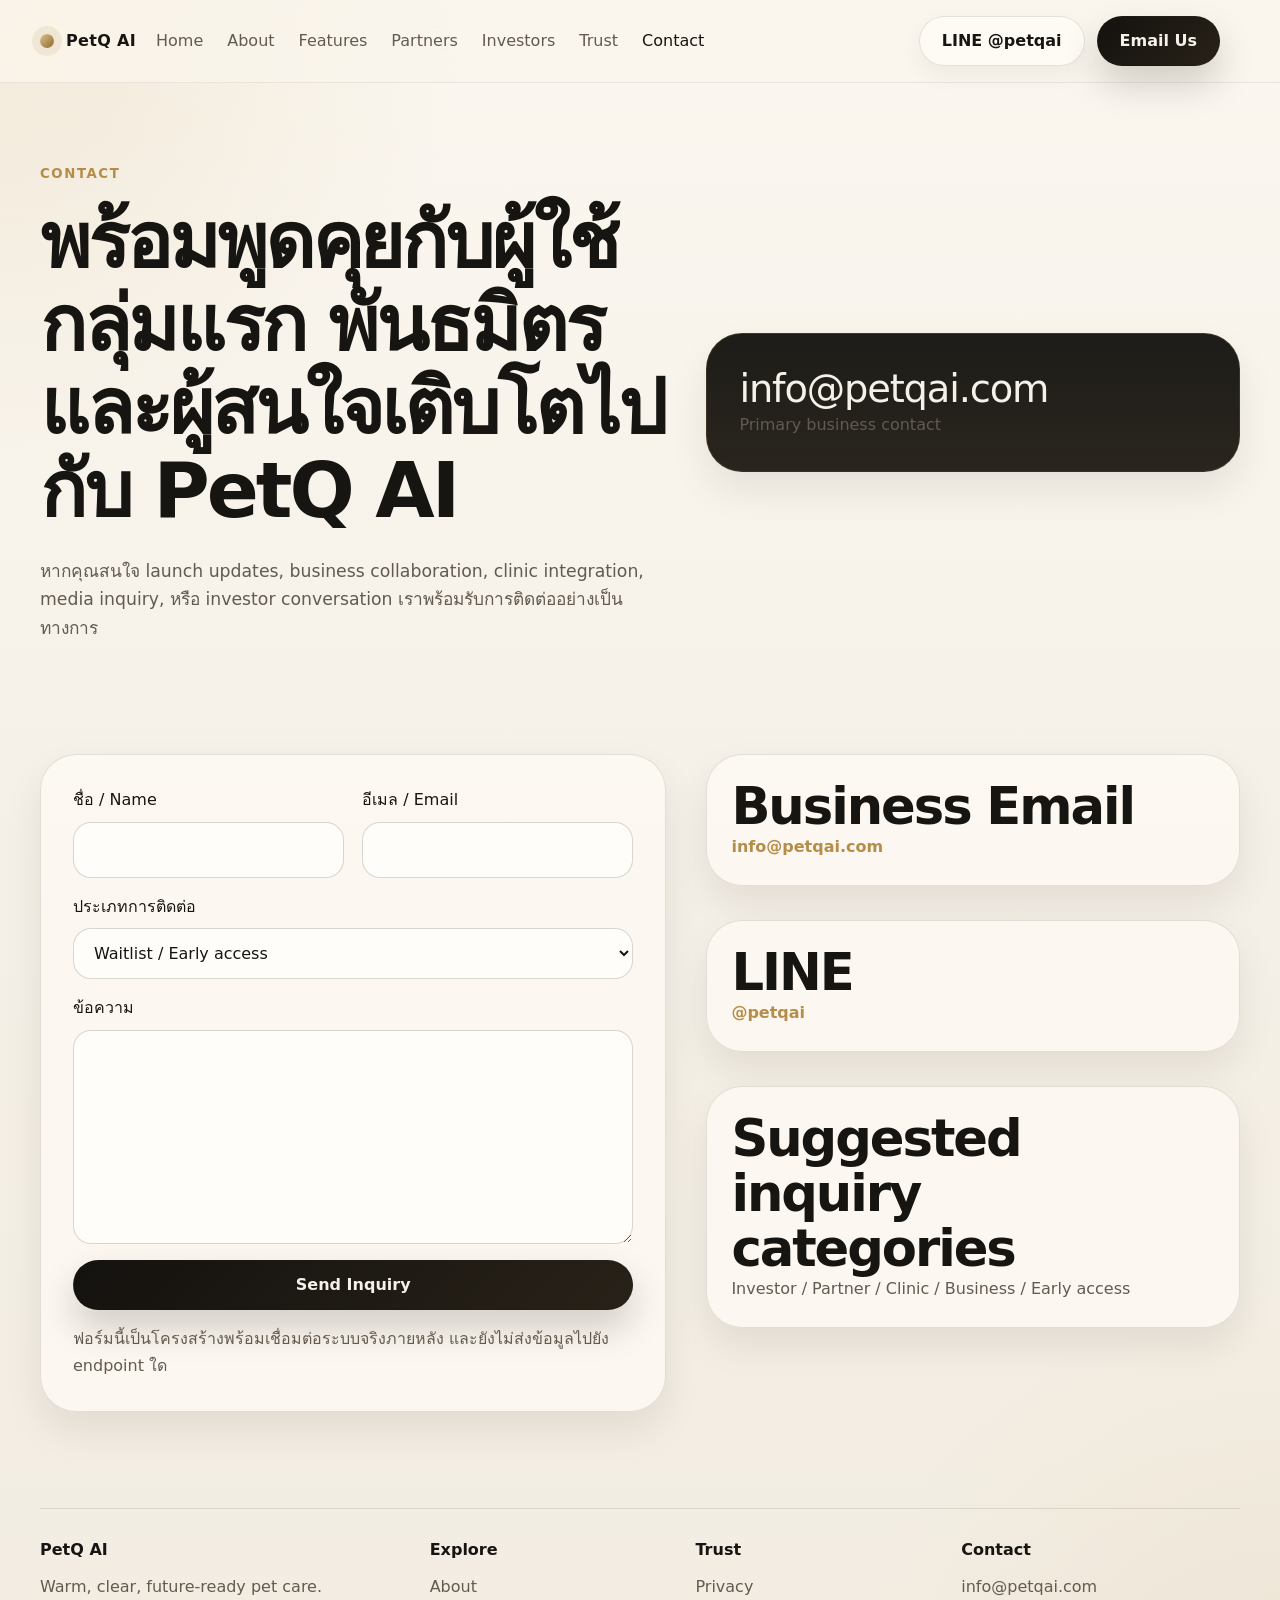
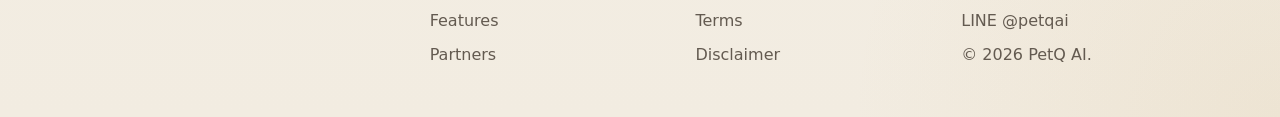
==== contact.html @ d64ebbff "deploy new white UI version" ====
<!DOCTYPE html>
<html lang="th">
  <head>
    <meta charset="UTF-8" />
    <meta name="viewport" content="width=device-width, initial-scale=1.0" />
    <title>Contact PetQ AI | User, Partner, Clinic, and Investor Inquiry</title>
    <meta
      name="description"
      content="ติดต่อ PetQ AI สำหรับ waitlist, partner inquiry, clinic collaboration, investor inquiry และ business contact"
    />
    <link rel="canonical" href="https://www.petqai.com/contact" />
    <link rel="icon" href="favicon.svg" type="image/svg+xml" />
    <link rel="stylesheet" href="styles.css" />
  </head>
  <body>
    <a class="skip-link" href="#main">ข้ามไปยังเนื้อหาหลัก</a>
    <header class="site-header">
      <div class="container header-inner">
        <a class="brand" href="index.html"><span class="brand-mark" aria-hidden="true"></span><span>PetQ AI</span></a>
        <button class="menu-toggle" type="button" aria-expanded="false" aria-controls="site-nav" aria-label="เปิดเมนูนำทาง"><span></span><span></span></button>
        <nav class="site-nav" id="site-nav" aria-label="Primary">
          <a href="index.html">Home</a><a href="about.html">About</a><a href="features.html">Features</a><a href="partners.html">Partners</a><a href="investors.html">Investors</a><a href="ip-or-trust.html">Trust</a><a href="contact.html" aria-current="page">Contact</a>
        </nav>
        <div class="header-actions"><a class="button button-secondary" href="https://line.me/R/ti/p/@petqai" target="_blank" rel="noreferrer">LINE @petqai</a><a class="button button-primary" href="mailto:info@petqai.com">Email Us</a></div>
      </div>
    </header>
    <main id="main">
      <section class="page-hero">
        <div class="container page-hero-grid">
          <div class="reveal">
            <p class="eyebrow">Contact</p>
            <h1>พร้อมพูดคุยกับผู้ใช้กลุ่มแรก พันธมิตร และผู้สนใจเติบโตไปกับ PetQ AI</h1>
            <p class="page-lead">หากคุณสนใจ launch updates, business collaboration, clinic integration, media inquiry, หรือ investor conversation เราพร้อมรับการติดต่ออย่างเป็นทางการ</p>
          </div>
          <div class="quote-panel reveal reveal-delay-1">
            <p class="quote-text">info@petqai.com</p>
            <p class="quote-caption">Primary business contact</p>
          </div>
        </div>
      </section>
      <section class="section">
        <div class="container contact-page-grid">
          <form class="contact-form reveal" action="#" method="post">
            <div class="field-grid">
              <div class="field">
                <label for="name">ชื่อ / Name</label>
                <input id="name" name="name" type="text" />
              </div>
              <div class="field">
                <label for="email">อีเมล / Email</label>
                <input id="email" name="email" type="email" />
              </div>
            </div>
            <div class="field">
              <label for="category">ประเภทการติดต่อ</label>
              <select id="category" name="category">
                <option>Waitlist / Early access</option>
                <option>Partner inquiry</option>
                <option>Clinic inquiry</option>
                <option>Investor inquiry</option>
                <option>Media / business inquiry</option>
              </select>
            </div>
            <div class="field">
              <label for="message">ข้อความ</label>
              <textarea id="message" name="message" rows="7"></textarea>
            </div>
            <button class="button button-primary" type="submit">Send Inquiry</button>
            <p class="form-note">ฟอร์มนี้เป็นโครงสร้างพร้อมเชื่อมต่อระบบจริงภายหลัง และยังไม่ส่งข้อมูลไปยัง endpoint ใด</p>
          </form>

          <div class="contact-info reveal reveal-delay-1">
            <article class="surface-card">
              <h2>Business Email</h2>
              <p><a class="text-link" href="mailto:info@petqai.com">info@petqai.com</a></p>
            </article>
            <article class="surface-card">
              <h2>LINE</h2>
              <p><a class="text-link" href="https://line.me/R/ti/p/@petqai" target="_blank" rel="noreferrer">@petqai</a></p>
            </article>
            <article class="surface-card">
              <h2>Suggested inquiry categories</h2>
              <p>Investor / Partner / Clinic / Business / Early access</p>
            </article>
          </div>
        </div>
      </section>
    </main>
    <footer class="site-footer">
      <div class="container footer-grid">
        <div><p class="footer-brand">PetQ AI</p><p class="footer-copy">Warm, clear, future-ready pet care.</p></div>
        <div><p class="footer-heading">Explore</p><a href="about.html">About</a><a href="features.html">Features</a><a href="partners.html">Partners</a></div>
        <div><p class="footer-heading">Trust</p><a href="privacy.html">Privacy</a><a href="terms.html">Terms</a><a href="disclaimer.html">Disclaimer</a></div>
        <div><p class="footer-heading">Contact</p><a href="mailto:info@petqai.com">info@petqai.com</a><a href="https://line.me/R/ti/p/@petqai" target="_blank" rel="noreferrer">LINE @petqai</a><p class="footer-copy">© <span data-year></span> PetQ AI.</p></div>
      </div>
    </footer>
    <script src="app.js"></script>
  </body>
</html>
---- styles.css ----
:root {
  --bg: #f5f0e7;
  --bg-soft: #fbf7f1;
  --bg-dark: #0f0f0d;
  --surface: rgba(255, 252, 246, 0.82);
  --surface-strong: #fffdfa;
  --surface-dark: #181714;
  --text: #171512;
  --text-soft: #635a50;
  --text-inverse: #f6f1e8;
  --gold: #b58d49;
  --gold-soft: rgba(181, 141, 73, 0.14);
  --line: rgba(44, 34, 22, 0.12);
  --line-strong: rgba(181, 141, 73, 0.26);
  --shadow-lg: 0 32px 70px rgba(23, 18, 10, 0.12);
  --shadow-md: 0 18px 38px rgba(23, 18, 10, 0.08);
  --shadow-sm: 0 10px 24px rgba(23, 18, 10, 0.05);
  --radius-xl: 36px;
  --radius-lg: 28px;
  --radius-md: 22px;
  --radius-sm: 16px;
  --container: 1200px;
  --space-1: 8px;
  --space-2: 12px;
  --space-3: 16px;
  --space-4: 20px;
  --space-5: 28px;
  --space-6: 40px;
  --space-7: 56px;
  --space-8: 80px;
  --space-9: 120px;
  --font-body: "SF Pro Text", "SF Pro Display", "Sarabun", "Noto Sans Thai", system-ui, sans-serif;
}

*,
*::before,
*::after {
  box-sizing: border-box;
}

html {
  scroll-behavior: smooth;
}

body {
  margin: 0;
  font-family: var(--font-body);
  color: var(--text);
  background:
    radial-gradient(circle at top left, rgba(202, 170, 110, 0.18), transparent 22%),
    radial-gradient(circle at bottom right, rgba(202, 170, 110, 0.12), transparent 20%),
    linear-gradient(180deg, #fbf7f0 0%, #f5f0e7 50%, #f2ece1 100%);
  line-height: 1.65;
  text-rendering: optimizeLegibility;
}

img,
svg {
  display: block;
  max-width: 100%;
}

a {
  color: inherit;
  text-decoration: none;
}

button,
input,
select,
textarea {
  font: inherit;
}

button,
a,
input,
select,
textarea {
  -webkit-tap-highlight-color: transparent;
}

:focus-visible {
  outline: 3px solid rgba(181, 141, 73, 0.55);
  outline-offset: 3px;
}

.sr-only {
  position: absolute;
  width: 1px;
  height: 1px;
  padding: 0;
  margin: -1px;
  overflow: hidden;
  clip: rect(0, 0, 0, 0);
  white-space: nowrap;
  border: 0;
}

.skip-link {
  position: absolute;
  top: -48px;
  left: 16px;
  z-index: 100;
  padding: 10px 14px;
  border-radius: 999px;
  background: var(--bg-dark);
  color: var(--text-inverse);
}

.skip-link:focus {
  top: 12px;
}

.container {
  width: min(calc(100% - 40px), var(--container));
  margin: 0 auto;
}

.site-header {
  position: sticky;
  top: 0;
  z-index: 80;
  border-bottom: 1px solid rgba(44, 34, 22, 0.08);
  background: rgba(250, 245, 236, 0.78);
  backdrop-filter: blur(18px);
}

.header-inner {
  display: grid;
  grid-template-columns: auto auto 1fr auto;
  align-items: center;
  gap: var(--space-4);
  min-height: 82px;
}

.brand {
  display: inline-flex;
  align-items: center;
  gap: 12px;
  font-weight: 700;
  letter-spacing: 0.02em;
}

.brand-mark {
  width: 14px;
  height: 14px;
  border-radius: 999px;
  background: linear-gradient(135deg, #dcc08e, #8f6b2f);
  box-shadow: 0 0 0 8px rgba(181, 141, 73, 0.12);
}

.menu-toggle {
  display: none;
  width: 48px;
  height: 48px;
  padding: 0;
  border: 1px solid var(--line);
  border-radius: 999px;
  background: rgba(255, 252, 247, 0.7);
  cursor: pointer;
}

.menu-toggle span {
  display: block;
  width: 18px;
  height: 2px;
  margin: 0 auto;
  background: var(--text);
}

.menu-toggle span + span {
  margin-top: 5px;
}

.site-nav {
  display: inline-flex;
  justify-content: center;
  gap: 24px;
}

.site-nav a,
.footer-grid a {
  color: var(--text-soft);
  transition: color 180ms ease;
}

.site-nav a[aria-current="page"],
.site-nav a:hover,
.footer-grid a:hover {
  color: var(--text);
}

.header-actions,
.hero-actions {
  display: flex;
  gap: 12px;
  align-items: center;
  flex-wrap: wrap;
  justify-content: flex-end;
}

.button {
  display: inline-flex;
  align-items: center;
  justify-content: center;
  min-height: 50px;
  padding: 0 22px;
  border: 1px solid transparent;
  border-radius: 999px;
  font-weight: 600;
  transition: transform 220ms ease, box-shadow 220ms ease, background-color 220ms ease, border-color 220ms ease, color 220ms ease;
}

.button:hover {
  transform: translateY(-2px);
}

.button-primary {
  background: linear-gradient(135deg, #14120f, #282118);
  color: var(--text-inverse);
  box-shadow: 0 18px 36px rgba(24, 18, 10, 0.18);
}

.button-primary:hover {
  box-shadow: 0 24px 44px rgba(24, 18, 10, 0.24);
}

.button-secondary {
  background: rgba(255, 252, 247, 0.78);
  border-color: var(--line);
  color: var(--text);
  box-shadow: var(--shadow-sm);
}

.button-secondary:hover {
  border-color: var(--line-strong);
}

.text-link {
  color: var(--gold);
  font-weight: 600;
}

.hero-section,
.page-hero {
  padding: var(--space-8) 0 var(--space-7);
}

.hero-grid,
.page-hero-grid,
.split-section,
.cta-grid,
.contact-page-grid {
  display: grid;
  grid-template-columns: minmax(0, 1.08fr) minmax(320px, 0.92fr);
  gap: var(--space-6);
  align-items: center;
}

.eyebrow {
  margin: 0 0 16px;
  font-size: 0.83rem;
  font-weight: 700;
  letter-spacing: 0.12em;
  text-transform: uppercase;
  color: var(--gold);
}

h1,
h2,
h3 {
  margin: 0;
  line-height: 1.08;
  letter-spacing: -0.04em;
}

h1 {
  font-size: clamp(2.7rem, 6vw, 5.4rem);
}

h2 {
  font-size: clamp(2rem, 4vw, 3.6rem);
}

h3 {
  font-size: 1.22rem;
}

p {
  margin: 0;
}

.emoji {
  white-space: nowrap;
}

.hero-lead,
.page-lead,
.section-heading p,
.body-copy p,
.quote-caption,
.feature-tile p,
.surface-card p,
.step-card p,
.ecosystem-card p,
.trust-grid p,
.feature-row p,
.legal-layout p,
.footer-copy,
.form-note,
.contact-info p,
.ui-grid span,
.floating-card p,
.pet-identity p {
  color: var(--text-soft);
}

.hero-lead,
.page-lead,
.section-heading p,
.body-copy p {
  margin-top: 24px;
  font-size: 1.08rem;
  max-width: 760px;
}

.hero-points {
  display: flex;
  flex-wrap: wrap;
  gap: 12px;
  margin-top: 24px;
}

.hero-points span,
.pill {
  display: inline-flex;
  align-items: center;
  min-height: 34px;
  padding: 0 14px;
  border-radius: 999px;
  border: 1px solid var(--line-strong);
  background: rgba(255, 250, 242, 0.7);
  color: var(--text-soft);
  font-size: 0.92rem;
}

.hero-visual {
  position: relative;
}

.visual-frame,
.trust-panel,
.section-dark .split-section,
.quote-panel,
.cta-panel,
.mini-cta,
.legal-layout,
.contact-form,
.contact-info > .surface-card {
  border: 1px solid var(--line);
  border-radius: var(--radius-xl);
  background: rgba(255, 251, 245, 0.72);
  box-shadow: var(--shadow-md);
}

.visual-frame {
  position: relative;
  min-height: 640px;
  padding: 28px;
  overflow: hidden;
  background:
    radial-gradient(circle at top right, rgba(203, 171, 109, 0.22), transparent 28%),
    linear-gradient(180deg, rgba(255, 253, 248, 0.95), rgba(247, 240, 228, 0.82));
}

.device-card {
  position: relative;
  z-index: 2;
  width: min(100%, 520px);
  padding: 24px;
  border: 1px solid rgba(181, 141, 73, 0.18);
  border-radius: 30px;
  background: rgba(255, 253, 249, 0.92);
  box-shadow: var(--shadow-lg);
}

.device-header,
.pet-identity,
.ui-grid,
.field-grid,
.footer-grid {
  display: grid;
  gap: 18px;
}

.device-header {
  grid-template-columns: auto auto;
  align-items: center;
  justify-content: space-between;
}

.status {
  color: var(--gold);
  font-weight: 700;
  font-size: 0.92rem;
}

.pet-identity {
  grid-template-columns: auto 1fr;
  align-items: center;
  margin: 22px 0;
}

.pet-portraits {
  position: relative;
  width: 112px;
  height: 76px;
}

.pet-orb {
  position: absolute;
  border-radius: 999px;
  box-shadow: inset 0 0 0 1px rgba(255, 255, 255, 0.48), var(--shadow-sm);
}

.pet-orb.dog {
  left: 0;
  top: 8px;
  width: 64px;
  height: 64px;
  background: radial-gradient(circle at 35% 30%, #f5dec2, #b9874f 72%);
}

.pet-orb.cat {
  right: 0;
  top: 0;
  width: 54px;
  height: 54px;
  background: radial-gradient(circle at 35% 30%, #d8dde3, #7e8a97 78%);
}

.ui-grid {
  grid-template-columns: repeat(2, minmax(0, 1fr));
}

.ui-grid article {
  padding: 16px;
  border: 1px solid var(--line);
  border-radius: var(--radius-sm);
  background: rgba(248, 242, 233, 0.76);
}

.ui-grid strong {
  display: block;
  margin-bottom: 6px;
}

.floating-card {
  position: absolute;
  max-width: 240px;
  padding: 18px;
  border: 1px solid rgba(181, 141, 73, 0.18);
  border-radius: 24px;
  background: rgba(19, 17, 13, 0.94);
  color: var(--text-inverse);
  box-shadow: var(--shadow-md);
}

.floating-card p {
  color: rgba(246, 241, 232, 0.74);
}

.floating-top {
  top: 34px;
  right: 26px;
}

.floating-bottom {
  right: 52px;
  bottom: 34px;
}

.card-title {
  margin-bottom: 8px;
  color: var(--text-inverse);
  font-weight: 700;
}

.section {
  padding: var(--space-7) 0;
}

.section-soft {
  background: linear-gradient(180deg, rgba(255, 252, 247, 0.38), rgba(248, 241, 230, 0.38));
}

.section-dark {
  color: var(--text-inverse);
  background:
    radial-gradient(circle at top left, rgba(181, 141, 73, 0.18), transparent 26%),
    linear-gradient(180deg, #12110f, #1a1713);
}

.section-dark .section-heading h2,
.section-dark .body-copy p {
  color: var(--text-inverse);
}

.section-dark .split-section {
  padding: 40px;
  border-color: rgba(181, 141, 73, 0.18);
  background: rgba(27, 24, 19, 0.78);
}

.section-heading {
  max-width: 860px;
}

.section-heading.narrow {
  max-width: 760px;
}

.overview-grid,
.feature-grid,
.trust-grid,
.steps-grid,
.ecosystem-grid,
.story-grid {
  display: grid;
  gap: 20px;
}

.overview-grid,
.story-grid {
  grid-template-columns: repeat(4, minmax(0, 1fr));
}

.feature-grid-large {
  grid-template-columns: repeat(4, minmax(0, 1fr));
}

.trust-grid,
.steps-grid,
.ecosystem-grid {
  grid-template-columns: repeat(4, minmax(0, 1fr));
}

.surface-card,
.feature-tile,
.step-card,
.ecosystem-card,
.mini-cta {
  padding: 24px;
  border: 1px solid var(--line);
  border-radius: var(--radius-lg);
  background: rgba(255, 252, 247, 0.74);
  box-shadow: var(--shadow-sm);
  transition: transform 220ms ease, box-shadow 220ms ease, border-color 220ms ease;
}

.surface-card:hover,
.feature-tile:hover,
.step-card:hover,
.ecosystem-card:hover,
.mini-cta:hover {
  transform: translateY(-4px);
  border-color: var(--line-strong);
  box-shadow: var(--shadow-md);
}

.card-index,
.step-number {
  display: inline-flex;
  align-items: center;
  justify-content: center;
  width: 44px;
  height: 44px;
  margin-bottom: 20px;
  border-radius: 14px;
  background: var(--gold-soft);
  color: var(--gold);
  font-weight: 700;
}

.trust-strip {
  padding-bottom: var(--space-6);
}

.trust-strip-grid {
  display: grid;
  grid-template-columns: repeat(4, minmax(0, 1fr));
  gap: 12px;
  padding: 18px;
  border: 1px solid var(--line);
  border-radius: 22px;
  background: rgba(255, 251, 245, 0.7);
}

.trust-strip-grid p {
  color: var(--text-soft);
  text-align: center;
}

.trust-panel {
  padding: 40px;
}

.feature-grid,
.steps-grid,
.ecosystem-grid,
.trust-grid,
.story-grid,
.overview-grid,
.feature-list {
  margin-top: 32px;
}

.feature-row,
.legal-layout,
.quote-panel,
.cta-panel,
.contact-form {
  padding: 32px;
}

.feature-list {
  display: grid;
  gap: 16px;
}

.feature-row {
  border-bottom: 1px solid var(--line);
}

.feature-row:last-child {
  border-bottom: 0;
}

.quote-panel {
  background: linear-gradient(180deg, rgba(17, 16, 13, 0.95), rgba(33, 28, 21, 0.96));
  color: var(--text-inverse);
  border-color: rgba(181, 141, 73, 0.18);
}

.quote-text {
  font-size: clamp(1.6rem, 3vw, 2.4rem);
  line-height: 1.2;
  letter-spacing: -0.03em;
}

.body-copy p + p,
.legal-layout h2 + p,
.legal-layout p + h2,
.contact-info > .surface-card + .surface-card,
.mini-cta + .mini-cta {
  margin-top: 16px;
}

.legal-layout h2 {
  font-size: 1.3rem;
  margin-top: 0;
}

.cta-stack {
  display: grid;
  gap: 20px;
}

.inline-form,
.contact-form {
  display: grid;
  gap: 16px;
}

.inline-form {
  grid-template-columns: minmax(0, 1fr) auto;
  margin-top: 24px;
}

.field-grid {
  grid-template-columns: repeat(2, minmax(0, 1fr));
}

.field {
  display: grid;
  gap: 8px;
}

input,
select,
textarea {
  width: 100%;
  padding: 14px 16px;
  border: 1px solid rgba(44, 34, 22, 0.18);
  border-radius: 18px;
  background: rgba(255, 254, 251, 0.82);
  color: var(--text);
}

textarea {
  resize: vertical;
}

.contact-page-grid {
  align-items: start;
}

.contact-info {
  display: grid;
  gap: 18px;
}

.site-footer {
  padding: var(--space-6) 0 48px;
}

.footer-grid {
  grid-template-columns: 1.2fr 0.8fr 0.8fr 0.9fr;
  padding-top: 28px;
  border-top: 1px solid rgba(44, 34, 22, 0.12);
}

.footer-brand,
.footer-heading {
  margin-bottom: 10px;
  font-weight: 700;
}

.footer-grid a,
.footer-copy {
  display: block;
  margin-top: 8px;
}

.reveal {
  opacity: 0;
  transform: translateY(22px);
  transition: opacity 650ms ease, transform 650ms ease;
}

.reveal-delay-1 {
  transition-delay: 90ms;
}

.reveal-delay-2 {
  transition-delay: 180ms;
}

.reveal-delay-3 {
  transition-delay: 270ms;
}

.reveal.is-visible {
  opacity: 1;
  transform: translateY(0);
}

@media (prefers-reduced-motion: reduce) {
  html {
    scroll-behavior: auto;
  }

  *,
  *::before,
  *::after {
    animation: none !important;
    transition: none !important;
  }

  .reveal {
    opacity: 1;
    transform: none;
  }
}

@media (max-width: 1100px) {
  .header-inner,
  .hero-grid,
  .page-hero-grid,
  .split-section,
  .cta-grid,
  .contact-page-grid,
  .footer-grid {
    grid-template-columns: 1fr;
  }

  .site-nav {
    grid-column: 1 / -1;
    justify-content: flex-start;
    flex-wrap: wrap;
  }

  .header-inner {
    grid-template-columns: auto 1fr;
  }

  .overview-grid,
  .story-grid,
  .feature-grid-large,
  .trust-grid,
  .steps-grid,
  .ecosystem-grid {
    grid-template-columns: repeat(2, minmax(0, 1fr));
  }

  .trust-strip-grid {
    grid-template-columns: repeat(2, minmax(0, 1fr));
  }

  .visual-frame {
    min-height: auto;
  }

  .floating-card {
    position: static;
    max-width: none;
    margin-top: 18px;
  }
}

@media (max-width: 720px) {
  .container {
    width: min(calc(100% - 24px), var(--container));
  }

  .site-header {
    backdrop-filter: blur(14px);
  }

  .header-inner {
    grid-template-columns: 1fr auto;
    min-height: 74px;
    padding: 12px 0;
  }

  .menu-toggle {
    display: inline-flex;
    align-items: center;
    justify-content: center;
  }

  .site-nav {
    display: none;
    grid-column: 1 / -1;
    padding: 6px 0 2px;
  }

  .site-nav.is-open {
    display: grid;
    gap: 12px;
  }

  .header-actions {
    grid-column: 1 / -1;
    justify-content: stretch;
  }

  .header-actions .button,
  .hero-actions .button,
  .inline-form .button {
    width: 100%;
  }

  .hero-section,
  .page-hero,
  .section {
    padding: 56px 0;
  }

  .inline-form,
  .field-grid,
  .overview-grid,
  .story-grid,
  .feature-grid-large,
  .trust-grid,
  .steps-grid,
  .ecosystem-grid,
  .trust-strip-grid,
  .ui-grid {
    grid-template-columns: 1fr;
  }

  .visual-frame,
  .quote-panel,
  .cta-panel,
  .mini-cta,
  .legal-layout,
  .contact-form,
  .surface-card,
  .feature-tile,
  .step-card,
  .ecosystem-card,
  .trust-panel,
  .feature-row,
  .section-dark .split-section {
    padding: 24px;
    border-radius: 26px;
  }

  .device-card {
    width: 100%;
    padding: 20px;
  }

  .pet-identity {
    grid-template-columns: 1fr;
  }
}
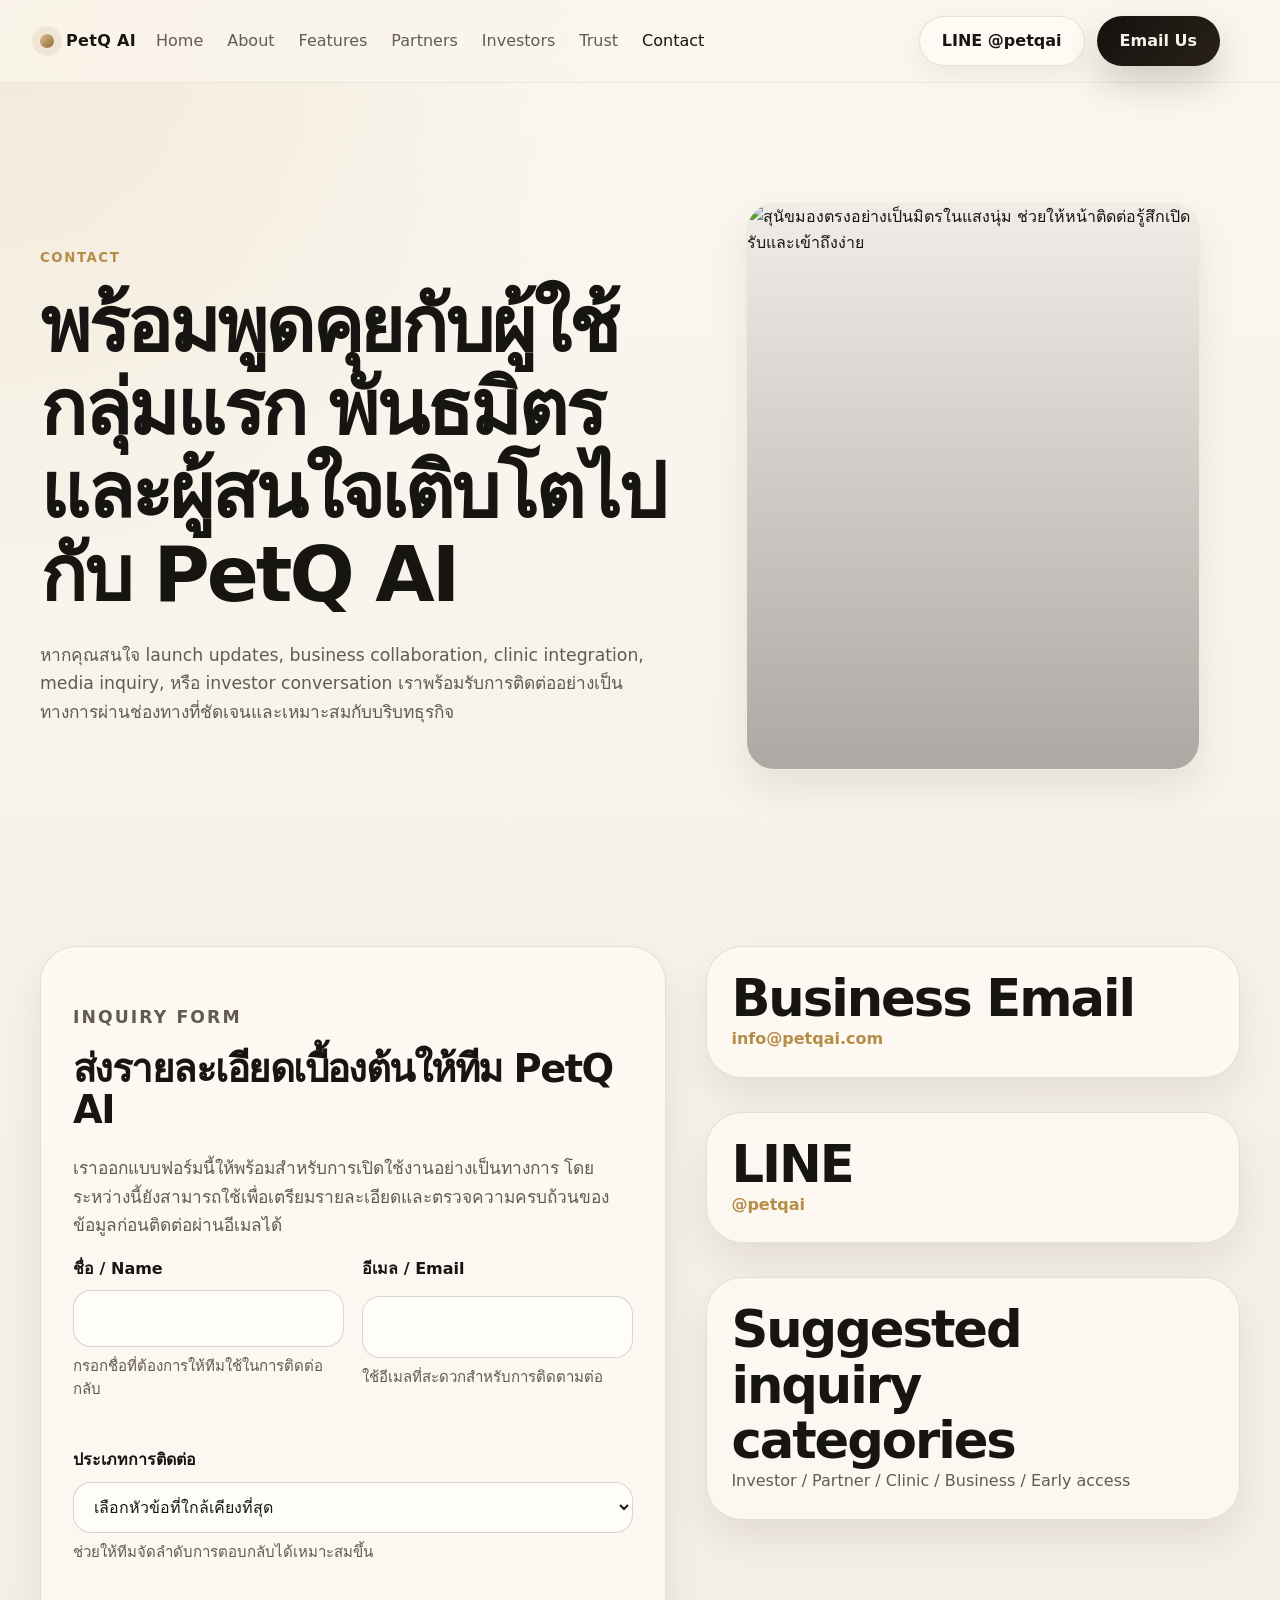
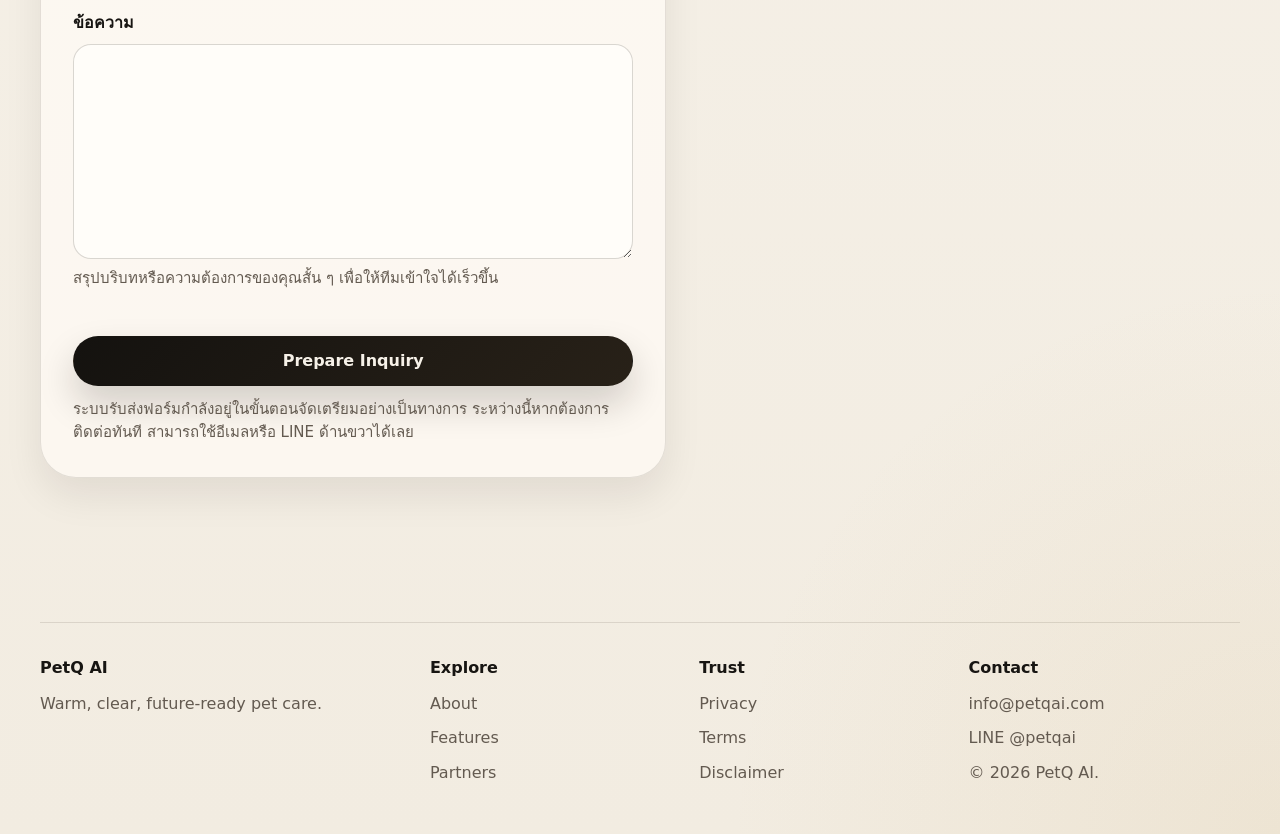
==== commit adad51ce: "final sync codex UI update" ====
--- a/contact.html
+++ b/contact.html
@@ -30,43 +30,63 @@
           <div class="reveal">
             <p class="eyebrow">Contact</p>
             <h1>พร้อมพูดคุยกับผู้ใช้กลุ่มแรก พันธมิตร และผู้สนใจเติบโตไปกับ PetQ AI</h1>
-            <p class="page-lead">หากคุณสนใจ launch updates, business collaboration, clinic integration, media inquiry, หรือ investor conversation เราพร้อมรับการติดต่ออย่างเป็นทางการ</p>
+            <p class="page-lead">หากคุณสนใจ launch updates, business collaboration, clinic integration, media inquiry, หรือ investor conversation เราพร้อมรับการติดต่ออย่างเป็นทางการผ่านช่องทางที่ชัดเจนและเหมาะสมกับบริบทธุรกิจ</p>
           </div>
-          <div class="quote-panel reveal reveal-delay-1">
-            <p class="quote-text">info@petqai.com</p>
-            <p class="quote-caption">Primary business contact</p>
-          </div>
+          <figure class="page-side-photo reveal reveal-delay-1">
+            <img
+              src="https://images.pexels.com/photos/35049096/pexels-photo-35049096.jpeg?auto=compress&cs=tinysrgb&w=1200"
+              alt="สุนัขมองตรงอย่างเป็นมิตรในแสงนุ่ม ช่วยให้หน้าติดต่อรู้สึกเปิดรับและเข้าถึงง่าย"
+              decoding="async"
+            />
+          </figure>
         </div>
       </section>
       <section class="section">
         <div class="container contact-page-grid">
-          <form class="contact-form reveal" action="#" method="post">
+          <form class="contact-form reveal" action="#" method="post" novalidate data-contact-form>
+            <div class="section-heading compact">
+              <p class="eyebrow">Inquiry Form</p>
+              <h2>ส่งรายละเอียดเบื้องต้นให้ทีม PetQ AI</h2>
+              <p>เราออกแบบฟอร์มนี้ให้พร้อมสำหรับการเปิดใช้งานอย่างเป็นทางการ โดยระหว่างนี้ยังสามารถใช้เพื่อเตรียมรายละเอียดและตรวจความครบถ้วนของข้อมูลก่อนติดต่อผ่านอีเมลได้</p>
+            </div>
             <div class="field-grid">
               <div class="field">
                 <label for="name">ชื่อ / Name</label>
-                <input id="name" name="name" type="text" />
+                <input id="name" name="name" type="text" autocomplete="name" required aria-describedby="name-help name-error" />
+                <p class="field-help" id="name-help">กรอกชื่อที่ต้องการให้ทีมใช้ในการติดต่อกลับ</p>
+                <p class="field-error" id="name-error" aria-live="polite"></p>
               </div>
               <div class="field">
                 <label for="email">อีเมล / Email</label>
-                <input id="email" name="email" type="email" />
+                <input id="email" name="email" type="email" autocomplete="email" inputmode="email" required aria-describedby="email-help email-error" />
+                <p class="field-help" id="email-help">ใช้อีเมลที่สะดวกสำหรับการติดตามต่อ</p>
+                <p class="field-error" id="email-error" aria-live="polite"></p>
               </div>
             </div>
             <div class="field">
               <label for="category">ประเภทการติดต่อ</label>
-              <select id="category" name="category">
-                <option>Waitlist / Early access</option>
-                <option>Partner inquiry</option>
-                <option>Clinic inquiry</option>
-                <option>Investor inquiry</option>
-                <option>Media / business inquiry</option>
+              <select id="category" name="category" required aria-describedby="category-help category-error">
+                <option value="">เลือกหัวข้อที่ใกล้เคียงที่สุด</option>
+                <option value="waitlist">Waitlist / Early access</option>
+                <option value="partner">Partner inquiry</option>
+                <option value="clinic">Clinic inquiry</option>
+                <option value="investor">Investor inquiry</option>
+                <option value="media-business">Media / business inquiry</option>
               </select>
+              <p class="field-help" id="category-help">ช่วยให้ทีมจัดลำดับการตอบกลับได้เหมาะสมขึ้น</p>
+              <p class="field-error" id="category-error" aria-live="polite"></p>
             </div>
             <div class="field">
               <label for="message">ข้อความ</label>
-              <textarea id="message" name="message" rows="7"></textarea>
+              <textarea id="message" name="message" rows="7" required aria-describedby="message-help message-error"></textarea>
+              <p class="field-help" id="message-help">สรุปบริบทหรือความต้องการของคุณสั้น ๆ เพื่อให้ทีมเข้าใจได้เร็วขึ้น</p>
+              <p class="field-error" id="message-error" aria-live="polite"></p>
             </div>
-            <button class="button button-primary" type="submit">Send Inquiry</button>
-            <p class="form-note">ฟอร์มนี้เป็นโครงสร้างพร้อมเชื่อมต่อระบบจริงภายหลัง และยังไม่ส่งข้อมูลไปยัง endpoint ใด</p>
+            <div class="form-actions">
+              <button class="button button-primary" type="submit">Prepare Inquiry</button>
+              <p class="form-note">ระบบรับส่งฟอร์มกำลังอยู่ในขั้นตอนจัดเตรียมอย่างเป็นทางการ ระหว่างนี้หากต้องการติดต่อทันที สามารถใช้อีเมลหรือ LINE ด้านขวาได้เลย</p>
+            </div>
+            <div class="form-status" aria-live="polite" data-form-status></div>
           </form>
 
           <div class="contact-info reveal reveal-delay-1">
--- a/styles.css
+++ b/styles.css
@@ -244,7 +244,7 @@
 
 .hero-section,
 .page-hero {
-  padding: var(--space-8) 0 var(--space-7);
+  padding: clamp(72px, 9vw, 104px) 0 clamp(48px, 6vw, 72px);
 }
 
 .hero-grid,
@@ -364,6 +364,46 @@
   box-shadow: var(--shadow-md);
 }
 
+.photo-frame,
+.page-side-photo,
+.floating-pet-photo,
+.micro-photo,
+.story-band-photo,
+.divider-photo,
+.cta-photo {
+  position: relative;
+  overflow: hidden;
+  border: 1px solid rgba(181, 141, 73, 0.16);
+  border-radius: 28px;
+  box-shadow: var(--shadow-md);
+  background: rgba(255, 252, 247, 0.78);
+}
+
+.photo-frame img,
+.page-side-photo img,
+.floating-pet-photo img,
+.micro-photo img,
+.story-band-photo img,
+.divider-photo img,
+.cta-photo img,
+.memory-spotlight > img {
+  width: 100%;
+  height: 100%;
+  object-fit: cover;
+  transition: transform 600ms ease, filter 600ms ease;
+}
+
+.photo-frame:hover img,
+.page-side-photo:hover img,
+.floating-pet-photo:hover img,
+.micro-photo:hover img,
+.story-band-photo:hover img,
+.divider-photo:hover img,
+.cta-photo:hover img,
+.memory-spotlight:hover > img {
+  transform: scale(1.02);
+}
+
 .visual-frame {
   position: relative;
   min-height: 640px;
@@ -372,6 +412,24 @@
   background:
     radial-gradient(circle at top right, rgba(203, 171, 109, 0.22), transparent 28%),
     linear-gradient(180deg, rgba(255, 253, 248, 0.95), rgba(247, 240, 228, 0.82));
+}
+
+.hero-photo {
+  position: absolute;
+  inset: 26px 26px 26px 160px;
+  border-radius: 36px;
+}
+
+.hero-photo::after,
+.page-side-photo::after,
+.story-band-photo::after,
+.divider-photo::after,
+.cta-photo::after {
+  content: "";
+  position: absolute;
+  inset: 0;
+  background: linear-gradient(180deg, rgba(15, 12, 8, 0.06), rgba(15, 12, 8, 0.34));
+  pointer-events: none;
 }
 
 .device-card {
@@ -488,7 +546,7 @@
 }
 
 .section {
-  padding: var(--space-7) 0;
+  padding: clamp(56px, 7vw, 88px) 0;
 }
 
 .section-soft {
@@ -519,6 +577,28 @@
 
 .section-heading.narrow {
   max-width: 760px;
+}
+
+.overview-heading,
+.story-band {
+  display: grid;
+  grid-template-columns: minmax(0, 1fr) minmax(220px, 300px);
+  gap: 28px;
+  align-items: center;
+}
+
+.floating-pet-photo {
+  width: min(100%, 260px);
+  aspect-ratio: 1 / 1;
+  justify-self: end;
+  border-radius: 999px;
+}
+
+.micro-photo {
+  width: 100%;
+  aspect-ratio: 4 / 3;
+  margin-bottom: 18px;
+  border-radius: 20px;
 }
 
 .overview-grid,
@@ -557,6 +637,47 @@
   background: rgba(255, 252, 247, 0.74);
   box-shadow: var(--shadow-sm);
   transition: transform 220ms ease, box-shadow 220ms ease, border-color 220ms ease;
+}
+
+.section-heading.compact h2 {
+  font-size: clamp(1.8rem, 3vw, 2.5rem);
+}
+
+.memory-spotlight {
+  position: relative;
+  min-height: 500px;
+  overflow: hidden;
+  border: 1px solid rgba(181, 141, 73, 0.16);
+  border-radius: 34px;
+  box-shadow: var(--shadow-lg);
+}
+
+.memory-spotlight::after {
+  content: "";
+  position: absolute;
+  inset: 0;
+  background: linear-gradient(180deg, rgba(14, 11, 8, 0.12), rgba(14, 11, 8, 0.62));
+}
+
+.memory-copy {
+  position: absolute;
+  left: 0;
+  right: 0;
+  bottom: 0;
+  z-index: 1;
+  padding: 36px;
+  color: var(--text-inverse);
+}
+
+.memory-copy .eyebrow,
+.memory-copy h2,
+.memory-copy p {
+  color: var(--text-inverse);
+}
+
+.memory-copy p {
+  margin-top: 18px;
+  max-width: 640px;
 }
 
 .surface-card:hover,
@@ -649,6 +770,24 @@
   letter-spacing: -0.03em;
 }
 
+.page-side-photo {
+  aspect-ratio: 4 / 5;
+}
+
+.story-band-photo {
+  aspect-ratio: 4 / 5;
+}
+
+.divider-photo {
+  aspect-ratio: 21 / 8;
+  border-radius: 30px;
+}
+
+.cta-photo {
+  aspect-ratio: 16 / 9;
+  margin-bottom: 22px;
+}
+
 .body-copy p + p,
 .legal-layout h2 + p,
 .legal-layout p + h2,
@@ -685,6 +824,40 @@
 .field {
   display: grid;
   gap: 8px;
+}
+
+.field label {
+  font-weight: 600;
+}
+
+.field-help,
+.field-error,
+.form-status,
+.form-note {
+  font-size: 0.94rem;
+  line-height: 1.55;
+}
+
+.field-help {
+  color: var(--text-soft);
+}
+
+.field-error {
+  min-height: 1.45em;
+  color: #9f4a3e;
+}
+
+.field input[aria-invalid="true"],
+.field select[aria-invalid="true"],
+.field textarea[aria-invalid="true"] {
+  border-color: rgba(159, 74, 62, 0.48);
+  background: rgba(255, 248, 246, 0.96);
+}
+
+.field input[aria-invalid="false"],
+.field select[aria-invalid="false"],
+.field textarea[aria-invalid="false"] {
+  border-color: rgba(91, 131, 103, 0.3);
 }
 
 input,
@@ -696,10 +869,56 @@
   border-radius: 18px;
   background: rgba(255, 254, 251, 0.82);
   color: var(--text);
+  transition: border-color 180ms ease, box-shadow 180ms ease, background-color 180ms ease;
+}
+
+input::placeholder,
+textarea::placeholder {
+  color: rgba(99, 90, 80, 0.72);
+}
+
+input:focus,
+select:focus,
+textarea:focus {
+  border-color: rgba(181, 141, 73, 0.42);
+  box-shadow: 0 0 0 4px rgba(181, 141, 73, 0.12);
+  outline: none;
 }
 
 textarea {
   resize: vertical;
+}
+
+.form-actions {
+  display: grid;
+  gap: 12px;
+}
+
+.form-note {
+  color: var(--text-soft);
+}
+
+.form-status {
+  display: none;
+  padding: 16px 18px;
+  border: 1px solid var(--line);
+  border-radius: 18px;
+  background: rgba(255, 252, 247, 0.82);
+  color: var(--text);
+}
+
+.form-status.is-visible {
+  display: block;
+}
+
+.form-status[data-state="pending"] {
+  border-color: rgba(181, 141, 73, 0.24);
+  background: rgba(255, 249, 239, 0.94);
+}
+
+.form-status[data-state="error"] {
+  border-color: rgba(159, 74, 62, 0.2);
+  background: rgba(255, 246, 244, 0.96);
 }
 
 .contact-page-grid {
@@ -712,12 +931,13 @@
 }
 
 .site-footer {
-  padding: var(--space-6) 0 48px;
+  padding: clamp(40px, 5vw, 56px) 0 48px;
 }
 
 .footer-grid {
   grid-template-columns: 1.2fr 0.8fr 0.8fr 0.9fr;
-  padding-top: 28px;
+  gap: 28px;
+  padding-top: 32px;
   border-top: 1px solid rgba(44, 34, 22, 0.12);
 }
 
@@ -725,6 +945,10 @@
 .footer-heading {
   margin-bottom: 10px;
   font-weight: 700;
+}
+
+.footer-grid > div {
+  min-width: 0;
 }
 
 .footer-grid a,
@@ -781,7 +1005,9 @@
   .split-section,
   .cta-grid,
   .contact-page-grid,
-  .footer-grid {
+  .footer-grid,
+  .overview-heading,
+  .story-band {
     grid-template-columns: 1fr;
   }
 
@@ -812,10 +1038,21 @@
     min-height: auto;
   }
 
+  .hero-photo {
+    position: relative;
+    inset: auto;
+    aspect-ratio: 4 / 3;
+    margin-bottom: 18px;
+  }
+
   .floating-card {
     position: static;
     max-width: none;
     margin-top: 18px;
+  }
+
+  .floating-pet-photo {
+    justify-self: start;
   }
 }
 
@@ -903,6 +1140,14 @@
     padding: 20px;
   }
 
+  .memory-spotlight {
+    min-height: 420px;
+  }
+
+  .memory-copy {
+    padding: 24px;
+  }
+
   .pet-identity {
     grid-template-columns: 1fr;
   }
